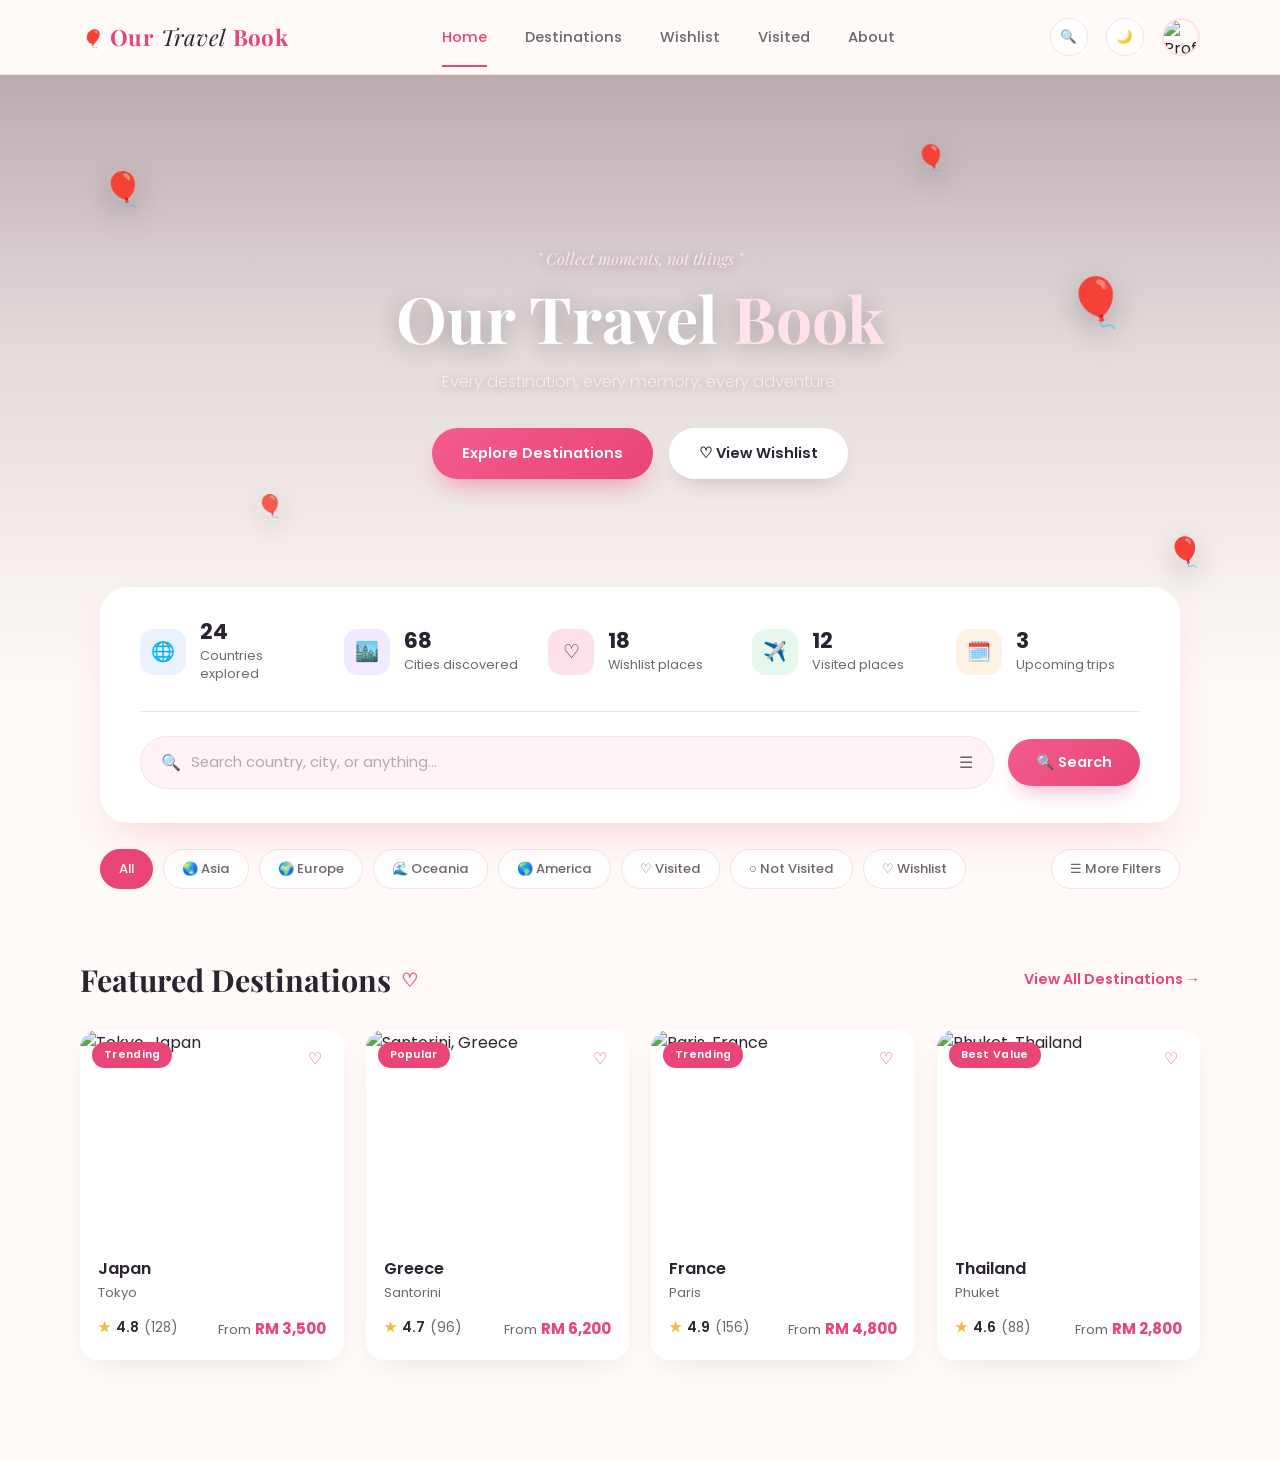
==== index.html @ 665efdd7 "first commit" ====
<!DOCTYPE html>
<html lang="en">
<head>
<meta charset="UTF-8">
<meta name="viewport" content="width=device-width, initial-scale=1.0">
<title>Our Travel Book</title>
<link rel="preconnect" href="https://fonts.googleapis.com">
<link href="https://fonts.googleapis.com/css2?family=Playfair+Display:ital,wght@0,500;0,600;0,700;1,500&family=Poppins:wght@300;400;500;600;700&display=swap" rel="stylesheet">
<link rel="stylesheet" href="style.css">
</head>
<body>

<header>
  <div class="nav">
    <div class="logo"><span class="heart">🎈</span>Our <span>Travel</span> Book</div>
    <ul class="nav-links">
      <li><a href="#" class="active">Home</a></li>
      <li><a href="#">Destinations</a></li>
      <li><a href="#">Wishlist</a></li>
      <li><a href="#">Visited</a></li>
      <li><a href="#">About</a></li>
    </ul>
    <div class="nav-actions">
      <button class="icon-btn" aria-label="Search">🔍</button>
      <button class="icon-btn" aria-label="Toggle theme">🌙</button>
      <div class="avatar"><img src="https://images.unsplash.com/photo-1544005313-94ddf0286df2?q=80&w=200&auto=format&fit=crop" alt="Profile"></div>
    </div>
  </div>
</header>

<section class="hero">
  <div class="hero-bg"></div>
  <span class="balloon b1">🎈</span>
  <span class="balloon b2">🎈</span>
  <span class="balloon b3">🎈</span>
  <span class="balloon b4">🎈</span>
  <span class="balloon b5">🎈</span>

  <div class="hero-content">
    <p class="hero-eyebrow">" Collect moments, not things "</p>
    <h1>Our Travel <em>Book</em></h1>
    <p>Every destination, every memory, every adventure.</p>
    <div class="hero-ctas">
      <a href="#featured" class="btn btn-primary">Explore Destinations</a>
      <a href="#" class="btn btn-ghost">♡ View Wishlist</a>
    </div>
  </div>
</section>

<div class="wrap">
  <div class="stats-card">
    <div class="stats-row" id="statsRow"></div>
    <div class="search-row">
      <div class="search-box">
        <span>🔍</span>
        <input type="text" id="searchInput" placeholder="Search country, city, or anything...">
        <span class="sliders-icon">☰</span>
      </div>
      <button class="btn-search">🔍 Search</button>
    </div>
  </div>

  <div class="filters" id="filterChips"></div>
</div>

<section class="featured" id="featured">
  <div class="featured-head">
    <h2>Featured Destinations <span class="heart">♡</span></h2>
    <a href="#" class="view-all">View All Destinations →</a>
  </div>
  <div class="card-grid" id="cardGrid"></div>
</section>

<script src="script.js"></script>

</body>
</html>
---- style.css ----
:root{
    --pink: #f45b8d;
    --pink-deep: #e94577;
    --pink-soft: #ffe1ea;
    --pink-pale: #fff3f6;
    --ink: #2b2330;
    --ink-soft: #6f6570;
    --cream: #fffaf7;
    --gold: #f5b942;
    --green: #4caf7d;
    --line: #f1e4e8;
    --radius-lg: 28px;
    --radius-md: 18px;
    --radius-sm: 12px;
    --shadow: 0 20px 45px -18px rgba(233, 69, 119, 0.28);
  }

  *{margin:0;padding:0;box-sizing:border-box;}

  body{
    font-family: 'Poppins', sans-serif;
    color: var(--ink);
    background: var(--cream);
    -webkit-font-smoothing: antialiased;
  }

  img{display:block; width:100%; height:100%; object-fit:cover;}

  a{text-decoration:none; color:inherit;}

  ul{list-style:none;}

  button{font-family:inherit; cursor:pointer; border:none;}

  .wrap{
    max-width: 1200px;
    margin: 0 auto;
    padding: 0 40px;
  }

  /* ---------- HEADER ---------- */
  header{
    position: sticky;
    top:0;
    z-index: 50;
    background: rgba(255,250,247,0.9);
    backdrop-filter: blur(10px);
    border-bottom: 1px solid var(--line);
  }

  .nav{
    display:flex;
    align-items:center;
    justify-content:space-between;
    padding: 18px 40px;
    max-width: 1200px;
    margin: 0 auto;
  }

  .logo{
    font-family:'Playfair Display', serif;
    font-weight:700;
    font-size: 1.4rem;
    color: var(--pink-deep);
    display:flex;
    align-items:center;
    gap:8px;
    letter-spacing:0.2px;
  }
  .logo span{ font-weight:400; font-style:italic; color: var(--ink);}
  .logo .heart{font-size:1.1rem;}

  .nav-links{
    display:flex;
    gap: 38px;
    font-size: 0.92rem;
    font-weight: 500;
    color: var(--ink-soft);
  }
  .nav-links a{ position:relative; transition: color .2s;}
  .nav-links a:hover{ color: var(--pink-deep);}
  .nav-links a.active{ color: var(--pink-deep); }
  .nav-links a.active::after{
    content:"";
    position:absolute;
    left:0; right:0; bottom:-20px;
    height:2px;
    background: var(--pink-deep);
  }

  .nav-actions{
    display:flex;
    align-items:center;
    gap:18px;
  }
  .icon-btn{
    width:38px; height:38px;
    border-radius:50%;
    display:flex; align-items:center; justify-content:center;
    background: #fff;
    border:1px solid var(--line);
    color: var(--ink-soft);
    transition: all .2s;
  }
  .icon-btn:hover{ border-color: var(--pink); color: var(--pink-deep); }
  .avatar{
    width:38px; height:38px;
    border-radius:50%;
    overflow:hidden;
    border: 2px solid var(--pink-soft);
  }

  /* ---------- HERO ---------- */
  .hero{
    position: relative;
    min-height: 640px;
    overflow: hidden;
    display:flex;
    align-items:center;
    justify-content:center;
    text-align:center;
    padding: 90px 20px 170px;
  }
  .hero-bg{
    position:absolute; inset:0;
    background-image:
      linear-gradient(180deg, rgba(60,25,45,0.35) 0%, rgba(60,25,45,0.15) 40%, rgba(255,250,247,1) 96%),
      url('https://images.unsplash.com/photo-1604156787150-ce07a9d1fd37?fm=jpg&q=80&w=2000&auto=format&fit=crop');
    background-size:cover;
    background-position:center 35%;
    z-index:0;
  }
  .balloon{
    position:absolute;
    font-size: 2.4rem;
    filter: drop-shadow(0 10px 15px rgba(0,0,0,0.25));
    animation: float 7s ease-in-out infinite;
    z-index: 1;
  }
  .balloon.b1{ top: 14%; left: 8%; font-size: 2.1rem; animation-delay: 0s;}
  .balloon.b2{ top: 30%; right: 12%; font-size: 3rem; animation-delay: 1.2s;}
  .balloon.b3{ top: 10%; right: 26%; font-size: 1.6rem; animation-delay: 2.1s;}
  .balloon.b4{ bottom: 30%; left: 20%; font-size: 1.4rem; animation-delay: .6s; opacity:.85;}
  .balloon.b5{ bottom: 22%; right: 6%; font-size: 1.8rem; animation-delay: 1.8s;}

  @keyframes float{
    0%,100%{ transform: translateY(0) rotate(-2deg);}
    50%{ transform: translateY(-18px) rotate(2deg);}
  }

  .hero-content{ position:relative; z-index:2; max-width: 720px; }
  .hero-eyebrow{
    font-family:'Playfair Display', serif;
    font-style: italic;
    color: #ffd8e4;
    font-size: 1.05rem;
    margin-bottom: 14px;
    text-shadow: 0 2px 10px rgba(0,0,0,0.25);
  }
  .hero h1{
    font-family:'Playfair Display', serif;
    font-weight:700;
    font-size: clamp(2.4rem, 5.2vw, 4rem);
    color:#fff;
    line-height:1.08;
    text-shadow: 0 4px 24px rgba(0,0,0,0.3);
  }
  .hero h1 em{ font-style: normal; color: var(--pink-soft); }
  .hero p{
    margin-top: 16px;
    color: #fce9ef;
    font-size: 1.02rem;
    font-weight:300;
    text-shadow: 0 2px 12px rgba(0,0,0,0.3);
  }

  .hero-ctas{
    margin-top: 34px;
    display:flex;
    gap: 16px;
    justify-content:center;
  }
  .btn{
    padding: 15px 30px;
    border-radius: 30px;
    font-size: 0.92rem;
    font-weight:600;
    display:inline-flex;
    align-items:center;
    gap:8px;
    transition: transform .2s ease, box-shadow .2s ease;
  }
  .btn:hover{ transform: translateY(-2px); }
  .btn-primary{
    background: linear-gradient(135deg, var(--pink) 0%, var(--pink-deep) 100%);
    color:#fff;
    box-shadow: 0 14px 26px -10px rgba(233,69,119,0.55);
  }
  .btn-ghost{
    background: #fff;
    color: var(--ink);
    box-shadow: 0 10px 22px -12px rgba(0,0,0,0.25);
  }

  /* ---------- STATS CARD ---------- */
  .stats-card{
    position: relative;
    z-index: 5;
    max-width: 1080px;
    margin: -128px auto 0;
    background: #fff;
    border-radius: var(--radius-lg);
    box-shadow: var(--shadow);
    padding: 34px 40px;
  }

  .stats-row{
    display:flex;
    justify-content: space-between;
    flex-wrap: wrap;
    gap: 20px;
    padding-bottom: 28px;
    border-bottom: 1px solid var(--line);
  }
  .stat{
    display:flex;
    align-items:center;
    gap: 14px;
    flex: 1;
    min-width: 140px;
  }
  .stat-icon{
    width: 46px; height:46px;
    border-radius: 14px;
    display:flex; align-items:center; justify-content:center;
    font-size:1.2rem;
    flex-shrink:0;
  }
  .stat:nth-child(1) .stat-icon{ background:#eaf1ff; }
  .stat:nth-child(2) .stat-icon{ background:#f1eaff; }
  .stat:nth-child(3) .stat-icon{ background:var(--pink-soft); }
  .stat:nth-child(4) .stat-icon{ background:#e6f8ee; }
  .stat:nth-child(5) .stat-icon{ background:#fef2e4; }

  .stat-value{ font-size:1.35rem; font-weight:700; line-height:1;}
  .stat-label{ font-size:0.8rem; color: var(--ink-soft); margin-top:4px;}

  .search-row{
    display:flex;
    align-items:center;
    gap: 14px;
    padding-top: 24px;
  }
  .search-box{
    flex:1;
    display:flex;
    align-items:center;
    gap:10px;
    background: var(--pink-pale);
    border: 1px solid var(--line);
    border-radius: 30px;
    padding: 13px 20px;
    color: var(--ink-soft);
  }
  .search-box input{
    border:none;
    background:transparent;
    outline:none;
    flex:1;
    font-family:inherit;
    font-size:0.92rem;
    color: var(--ink);
  }
  .search-box input::placeholder{ color:#b9a6ae; }
  .sliders-icon{ color: var(--ink-soft); }

  .btn-search{
    background: linear-gradient(135deg, var(--pink) 0%, var(--pink-deep) 100%);
    color:#fff;
    padding: 13px 28px;
    border-radius: 30px;
    font-weight:600;
    font-size:0.92rem;
    display:flex;
    align-items:center;
    gap:8px;
    box-shadow: 0 12px 22px -10px rgba(233,69,119,0.5);
  }

  /* ---------- FILTER CHIPS ---------- */
  .filters{
    max-width: 1080px;
    margin: 26px auto 0;
    display:flex;
    flex-wrap:wrap;
    gap: 10px;
  }
  .chip{
    padding: 9px 18px;
    border-radius: 30px;
    font-size: 0.82rem;
    font-weight:500;
    background: #fff;
    border: 1px solid var(--line);
    color: var(--ink-soft);
    display:flex;
    align-items:center;
    gap:6px;
    transition: all .2s;
  }
  .chip:hover{ border-color: var(--pink); color: var(--pink-deep); }
  .chip.active{
    background: var(--pink-deep);
    border-color: var(--pink-deep);
    color:#fff;
  }
  .chip.more{ margin-left:auto; }

  /* ---------- FEATURED ---------- */
  .featured{
    max-width: 1200px;
    margin: 70px auto 100px;
    padding: 0 40px;
  }
  .featured-head{
    display:flex;
    align-items:center;
    justify-content:space-between;
    margin-bottom: 30px;
  }
  .featured-head h2{
    font-family:'Playfair Display', serif;
    font-size: 1.9rem;
    font-weight:700;
    display:flex;
    align-items:center;
    gap: 10px;
  }
  .featured-head h2 .heart{ color: var(--pink); font-size:1.2rem; }
  .view-all{
    color: var(--pink-deep);
    font-weight:600;
    font-size:0.9rem;
    display:flex;
    align-items:center;
    gap:6px;
    transition: gap .2s;
  }
  .view-all:hover{ gap:10px; }

  .card-grid{
    display:grid;
    grid-template-columns: repeat(4, 1fr);
    gap: 22px;
  }

  .card{
    background:#fff;
    border-radius: var(--radius-md);
    overflow:hidden;
    box-shadow: 0 10px 30px -16px rgba(43,35,48,0.18);
    transition: transform .25s ease, box-shadow .25s ease;
  }
  .card:hover{
    transform: translateY(-6px);
    box-shadow: 0 20px 40px -16px rgba(43,35,48,0.28);
  }
  .card-media{
    position:relative;
    height: 210px;
  }
  .card-badge{
    position:absolute;
    top:12px; left:12px;
    background: var(--pink-deep);
    color:#fff;
    font-size: 0.68rem;
    font-weight:600;
    padding: 5px 12px;
    border-radius: 30px;
    letter-spacing:0.3px;
  }
  .card-fav{
    position:absolute;
    top:12px; right:12px;
    width:34px; height:34px;
    border-radius:50%;
    background: rgba(255,255,255,0.9);
    display:flex; align-items:center; justify-content:center;
    color: var(--pink-deep);
    font-size:1rem;
  }
  .card-body{ padding: 16px 18px 20px; }
  .card-title{ font-size: 1.02rem; font-weight:600; }
  .card-loc{ font-size: 0.82rem; color: var(--ink-soft); margin-top: 2px; }
  .card-meta{
    display:flex;
    align-items:center;
    justify-content:space-between;
    margin-top: 14px;
  }
  .card-rating{
    display:flex;
    align-items:center;
    gap:5px;
    font-size:0.85rem;
    font-weight:600;
  }
  .card-rating .star{ color: var(--gold); }
  .card-rating .count{ color: var(--ink-soft); font-weight:400; }
  .card-price{ font-size:0.82rem; color: var(--ink-soft); }
  .card-price strong{ color: var(--pink-deep); font-size:0.95rem; }

  /* ---------- RESPONSIVE ---------- */
  @media (max-width: 1080px){
    .card-grid{ grid-template-columns: repeat(2, 1fr); }
    .nav-links{ display:none; }
  }
  @media (max-width: 640px){
    .wrap, .featured, .nav{ padding-left:20px; padding-right:20px; }
    .card-grid{ grid-template-columns: 1fr; }
    .stats-card{ margin-top:-90px; padding:26px 22px; }
    .stats-row{ flex-direction:column; }
    .hero{ padding-bottom: 210px; }
    .search-row{ flex-direction:column; align-items:stretch; }
  }
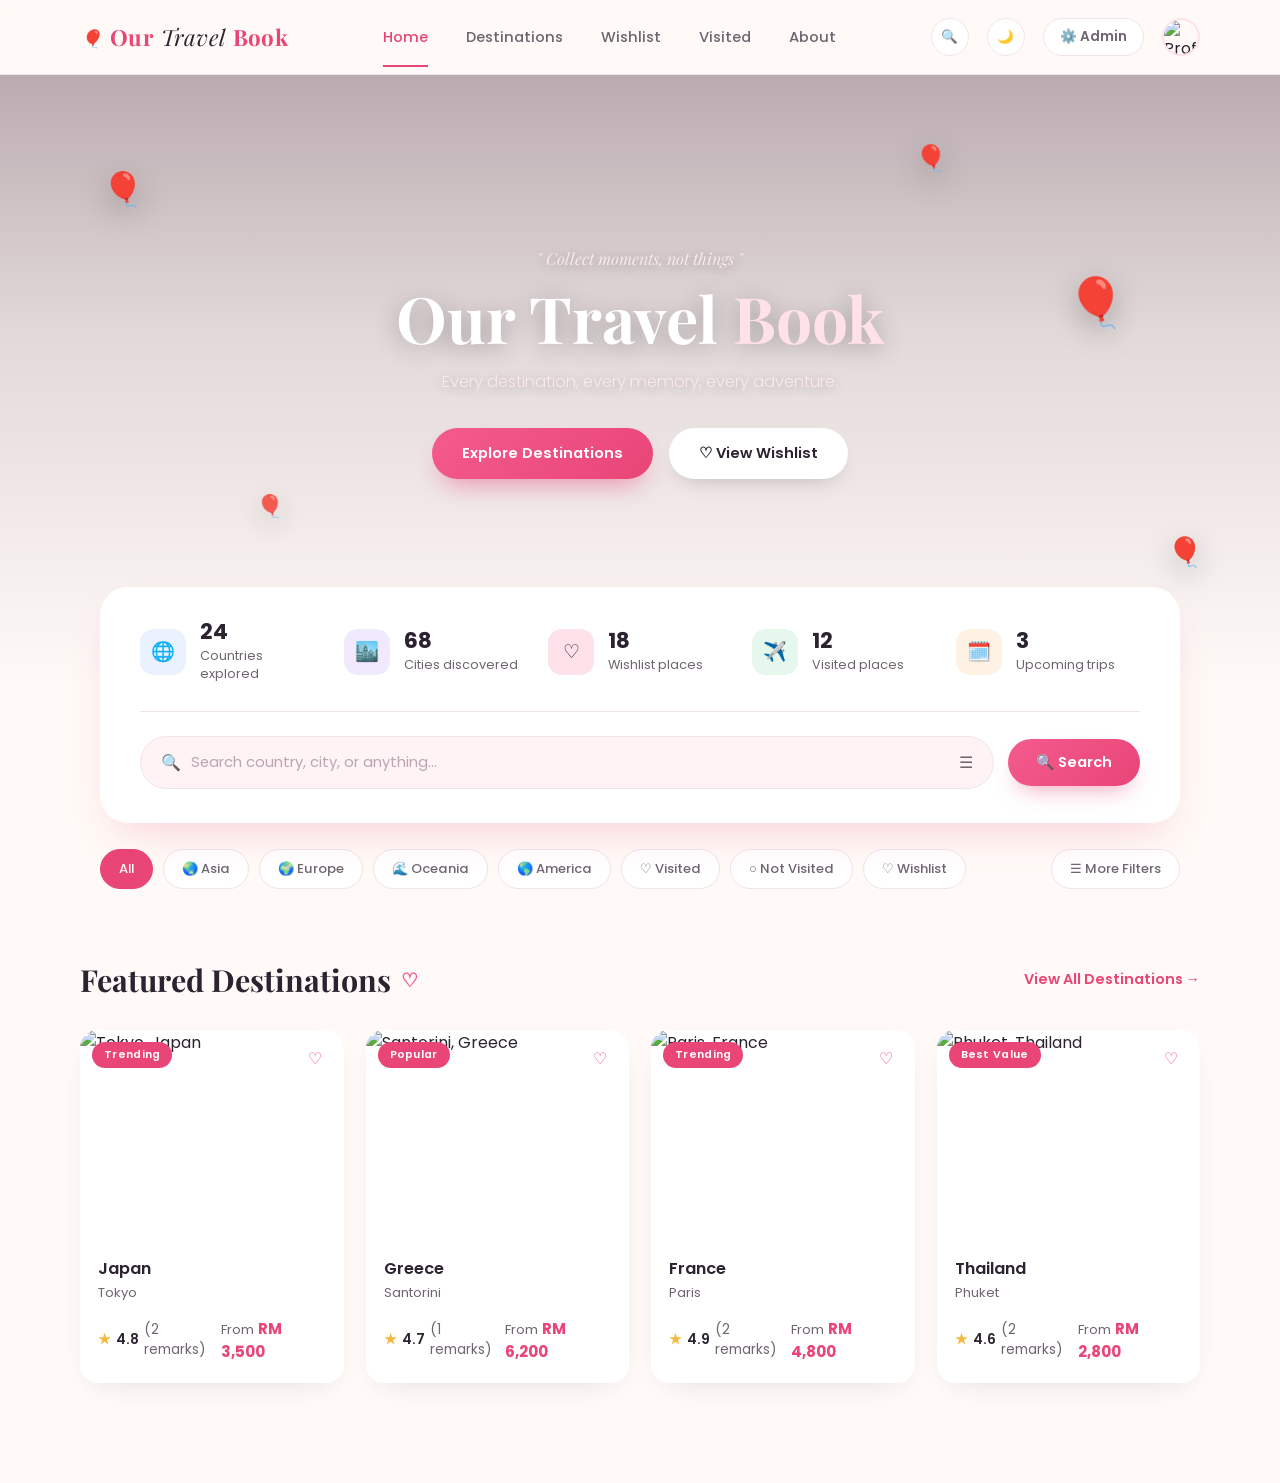
==== commit edab5798: "20260727-2" ====
--- a/index.html
+++ b/index.html
@@ -23,6 +23,7 @@
     <div class="nav-actions">
       <button class="icon-btn" aria-label="Search">🔍</button>
       <button class="icon-btn" aria-label="Toggle theme">🌙</button>
+      <a href="admin.html" class="admin-link">⚙️ Admin</a>
       <div class="avatar"><img src="https://images.unsplash.com/photo-1544005313-94ddf0286df2?q=80&w=200&auto=format&fit=crop" alt="Profile"></div>
     </div>
   </div>
@@ -71,6 +72,27 @@
   <div class="card-grid" id="cardGrid"></div>
 </section>
 
+<div class="modal-overlay" id="modalOverlay">
+  <div class="modal">
+    <button class="modal-close" id="modalClose" aria-label="Close">&times;</button>
+    <div class="modal-media">
+      <img id="modalImg" src="" alt="">
+    </div>
+    <div class="modal-body">
+      <h3 id="modalTitle"></h3>
+      <p id="modalLoc" class="modal-loc"></p>
+      <div class="modal-meta">
+        <span id="modalRating" class="modal-rating"></span>
+        <span id="modalBudget" class="modal-budget"></span>
+      </div>
+      <ul id="modalRemarks" class="modal-remarks"></ul>
+      <a id="modalPdfBtn" class="btn btn-primary modal-pdf-btn" href="#" target="_blank" rel="noopener">📄 View More Info</a>
+    </div>
+  </div>
+</div>
+
+<!-- Firebase connection now lives in data.js -->
+<script type="module" src="data.js"></script>
 <script src="script.js"></script>
 
 </body>
--- a/style.css
+++ b/style.css
@@ -110,6 +110,22 @@
     border: 2px solid var(--pink-soft);
   }
 
+  .admin-link{
+    font-size: 0.85rem;
+    font-weight: 600;
+    color: var(--ink-soft);
+    background: #fff;
+    border: 1px solid var(--line);
+    padding: 8px 16px;
+    border-radius: 30px;
+    transition: all .2s;
+    white-space: nowrap;
+  }
+  .admin-link:hover{
+    border-color: var(--pink);
+    color: var(--pink-deep);
+  }
+
   /* ---------- HERO ---------- */
   .hero{
     position: relative;
@@ -423,4 +439,101 @@
     .stats-row{ flex-direction:column; }
     .hero{ padding-bottom: 210px; }
     .search-row{ flex-direction:column; align-items:stretch; }
-  }+  }
+
+/* ---------- MODAL (destination popup) ---------- */
+.modal-overlay{
+  position: fixed;
+  inset: 0;
+  background: rgba(43,35,48,0.55);
+  backdrop-filter: blur(4px);
+  display:flex;
+  align-items:center;
+  justify-content:center;
+  z-index: 100;
+  opacity:0;
+  visibility:hidden;
+  transition: opacity .25s ease, visibility .25s ease;
+  padding: 20px;
+}
+.modal-overlay.active{
+  opacity:1;
+  visibility:visible;
+}
+.modal{
+  background:#fff;
+  border-radius: var(--radius-lg);
+  max-width: 420px;
+  width:100%;
+  overflow:hidden;
+  box-shadow: 0 30px 60px -20px rgba(0,0,0,0.4);
+  transform: translateY(20px) scale(0.97);
+  transition: transform .25s ease;
+}
+.modal-overlay.active .modal{
+  transform: translateY(0) scale(1);
+}
+.modal-media{
+  position:relative;
+  height: 260px;
+}
+.modal-close{
+  position:absolute;
+  top:14px; right:14px;
+  width:36px; height:36px;
+  border-radius:50%;
+  background: rgba(255,255,255,0.9);
+  color: var(--ink);
+  font-size:1.3rem;
+  display:flex; align-items:center; justify-content:center;
+  z-index: 2;
+  transition: background .2s;
+}
+.modal-close:hover{ background:#fff; color: var(--pink-deep); }
+.modal-body{
+  padding: 24px 26px 28px;
+}
+.modal-body h3{
+  font-family:'Playfair Display', serif;
+  font-size: 1.5rem;
+  font-weight:700;
+}
+.modal-loc{
+  color: var(--ink-soft);
+  font-size: 0.92rem;
+  margin-top: 4px;
+}
+.modal-meta{
+  display:flex;
+  align-items:center;
+  gap: 14px;
+  margin-top: 14px;
+  font-size: 0.88rem;
+  font-weight:600;
+}
+.modal-rating{ color: var(--gold); }
+.modal-rating::before{ content: ""; }
+.modal-budget{ color: var(--pink-deep); }
+.modal-remarks{
+  margin-top: 16px;
+  margin-bottom: 20px;
+  display:flex;
+  flex-direction:column;
+  gap: 8px;
+}
+.modal-remarks li{
+  list-style:none;
+  background: var(--pink-pale);
+  border: 1px solid var(--line);
+  border-radius: var(--radius-sm);
+  padding: 10px 14px;
+  font-size: 0.85rem;
+  color: var(--ink-soft);
+}
+.modal-remarks li::before{
+  content: "💬 ";
+}
+.modal-pdf-btn{
+  width:100%;
+  justify-content:center;
+}
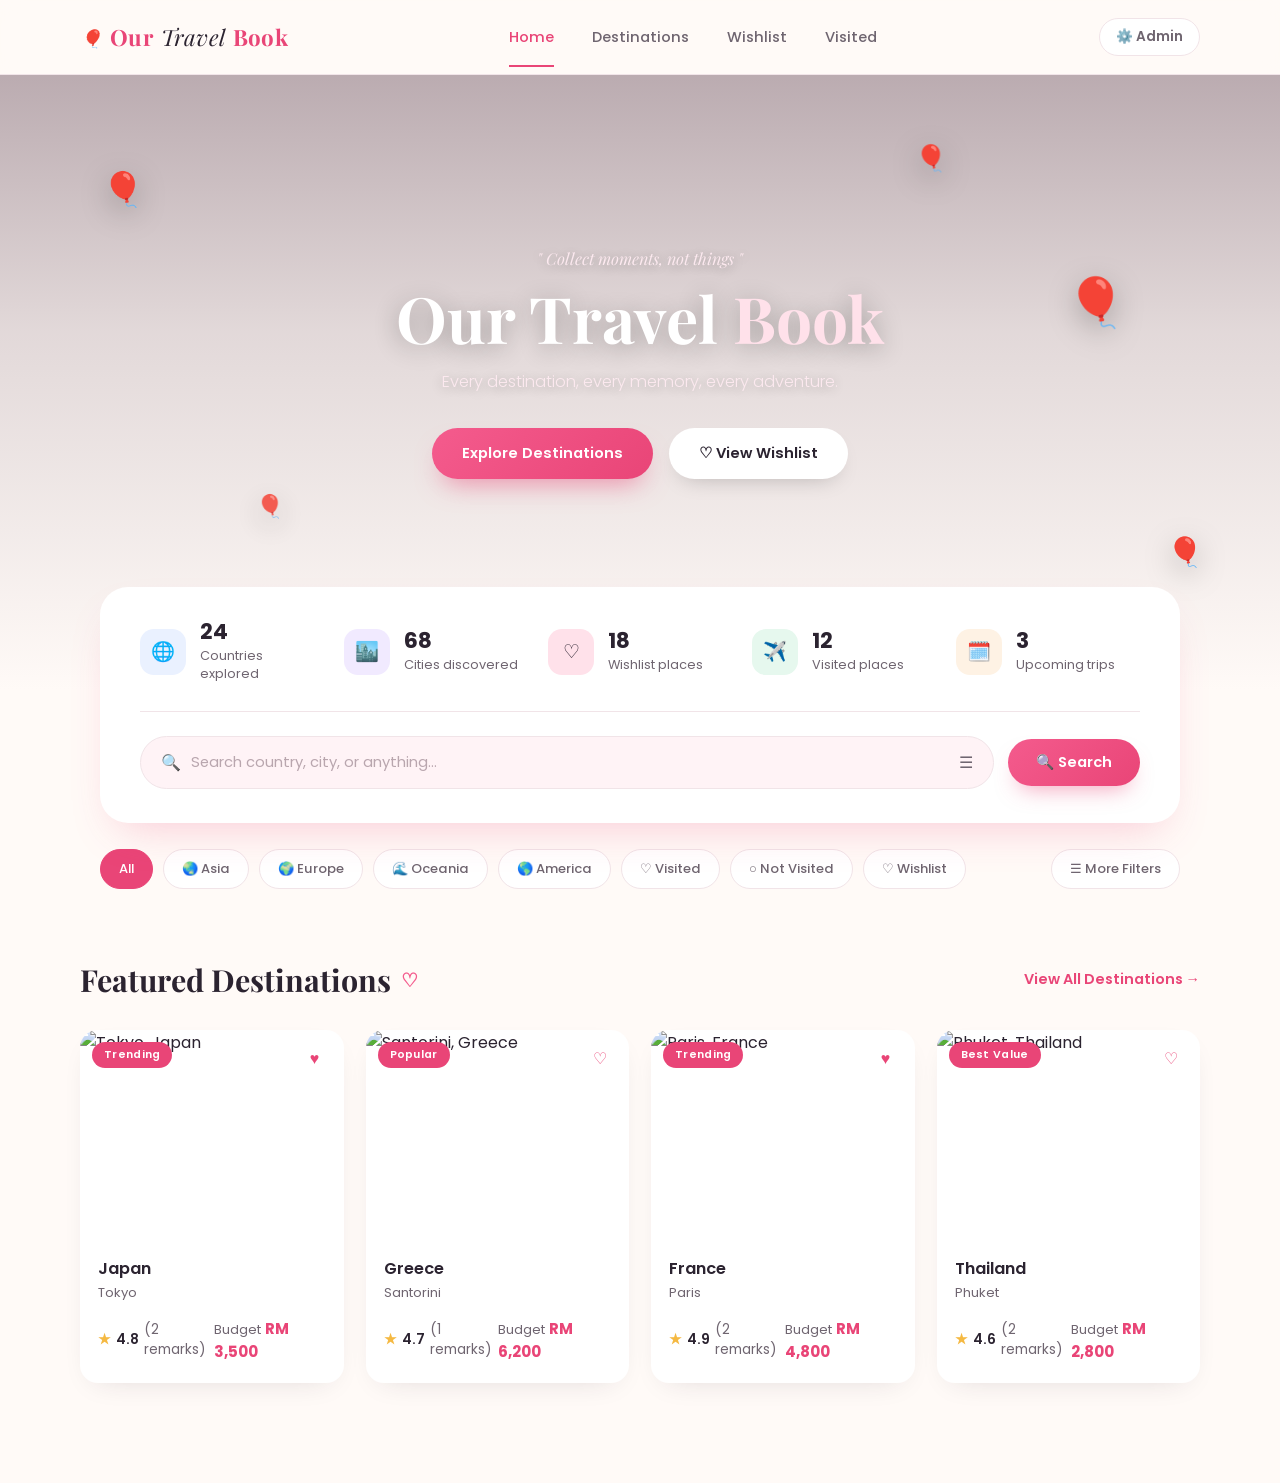
==== commit deb85893: "20260727-3" ====
--- a/index.html
+++ b/index.html
@@ -13,18 +13,18 @@
 <header>
   <div class="nav">
     <div class="logo"><span class="heart">🎈</span>Our <span>Travel</span> Book</div>
+
+    <input type="checkbox" id="navToggle" class="nav-toggle">
+    <label for="navToggle" class="nav-toggle-label" aria-label="Menu">☰</label>
+
     <ul class="nav-links">
       <li><a href="#" class="active">Home</a></li>
       <li><a href="#">Destinations</a></li>
       <li><a href="#">Wishlist</a></li>
       <li><a href="#">Visited</a></li>
-      <li><a href="#">About</a></li>
     </ul>
     <div class="nav-actions">
-      <button class="icon-btn" aria-label="Search">🔍</button>
-      <button class="icon-btn" aria-label="Toggle theme">🌙</button>
       <a href="admin.html" class="admin-link">⚙️ Admin</a>
-      <div class="avatar"><img src="https://images.unsplash.com/photo-1544005313-94ddf0286df2?q=80&w=200&auto=format&fit=crop" alt="Profile"></div>
     </div>
   </div>
 </header>
@@ -43,7 +43,7 @@
     <p>Every destination, every memory, every adventure.</p>
     <div class="hero-ctas">
       <a href="#featured" class="btn btn-primary">Explore Destinations</a>
-      <a href="#" class="btn btn-ghost">♡ View Wishlist</a>
+      <a href="#" class="btn btn-ghost" data-filter-shortcut="wishlist">♡ View Wishlist</a>
     </div>
   </div>
 </section>
@@ -57,7 +57,7 @@
         <input type="text" id="searchInput" placeholder="Search country, city, or anything...">
         <span class="sliders-icon">☰</span>
       </div>
-      <button class="btn-search">🔍 Search</button>
+      <button class="btn-search" id="searchBtn">🔍 Search</button>
     </div>
   </div>
 
@@ -70,8 +70,10 @@
     <a href="#" class="view-all">View All Destinations →</a>
   </div>
   <div class="card-grid" id="cardGrid"></div>
+  <p class="no-results" id="noResults" style="display:none;">No destinations match your search/filter.</p>
 </section>
 
+<!-- Destination info modal -->
 <div class="modal-overlay" id="modalOverlay">
   <div class="modal">
     <button class="modal-close" id="modalClose" aria-label="Close">&times;</button>
@@ -86,7 +88,7 @@
         <span id="modalBudget" class="modal-budget"></span>
       </div>
       <ul id="modalRemarks" class="modal-remarks"></ul>
-      <a id="modalPdfBtn" class="btn btn-primary modal-pdf-btn" href="#" target="_blank" rel="noopener">📄 View More Info</a>
+      <a id="modalPdfBtn" class="btn btn-primary modal-pdf-btn" href="#">📄 View More Info</a>
     </div>
   </div>
 </div>
--- a/style.css
+++ b/style.css
@@ -17,11 +17,14 @@
 
   *{margin:0;padding:0;box-sizing:border-box;}
 
+  html{ -webkit-text-size-adjust: 100%; }
+
   body{
     font-family: 'Poppins', sans-serif;
     color: var(--ink);
     background: var(--cream);
     -webkit-font-smoothing: antialiased;
+    overflow-x: hidden; /* stops stray sub-pixel widths from causing horizontal scroll on phones */
   }
 
   img{display:block; width:100%; height:100%; object-fit:cover;}
@@ -55,6 +58,7 @@
     padding: 18px 40px;
     max-width: 1200px;
     margin: 0 auto;
+    position: relative;
   }
 
   .logo{
@@ -126,6 +130,21 @@
     color: var(--pink-deep);
   }
 
+  /* ---------- MOBILE NAV (CSS-only, no JS needed) ---------- */
+  .nav-toggle{ display:none; }
+  .nav-toggle-label{
+    display:none;
+    width:38px; height:38px;
+    border-radius:50%;
+    align-items:center; justify-content:center;
+    background:#fff;
+    border:1px solid var(--line);
+    font-size:1.1rem;
+    color: var(--ink);
+    cursor:pointer;
+    flex-shrink:0;
+  }
+
   /* ---------- HERO ---------- */
   .hero{
     position: relative;
@@ -195,6 +214,7 @@
     display:flex;
     gap: 16px;
     justify-content:center;
+    flex-wrap: wrap;
   }
   .btn{
     padding: 15px 30px;
@@ -203,6 +223,7 @@
     font-weight:600;
     display:inline-flex;
     align-items:center;
+    justify-content:center;
     gap:8px;
     transition: transform .2s ease, box-shadow .2s ease;
   }
@@ -277,12 +298,14 @@
     border-radius: 30px;
     padding: 13px 20px;
     color: var(--ink-soft);
+    min-width: 0; /* let it shrink inside flex row instead of forcing overflow */
   }
   .search-box input{
     border:none;
     background:transparent;
     outline:none;
     flex:1;
+    min-width: 0;
     font-family:inherit;
     font-size:0.92rem;
     color: var(--ink);
@@ -299,8 +322,10 @@
     font-size:0.92rem;
     display:flex;
     align-items:center;
+    justify-content:center;
     gap:8px;
     box-shadow: 0 12px 22px -10px rgba(233,69,119,0.5);
+    flex-shrink: 0;
   }
 
   /* ---------- FILTER CHIPS ---------- */
@@ -323,6 +348,7 @@
     align-items:center;
     gap:6px;
     transition: all .2s;
+    white-space: nowrap;
   }
   .chip:hover{ border-color: var(--pink); color: var(--pink-deep); }
   .chip.active{
@@ -342,6 +368,8 @@
     display:flex;
     align-items:center;
     justify-content:space-between;
+    gap: 14px;
+    flex-wrap: wrap;
     margin-bottom: 30px;
   }
   .featured-head h2{
@@ -361,8 +389,16 @@
     align-items:center;
     gap:6px;
     transition: gap .2s;
+    white-space: nowrap;
   }
   .view-all:hover{ gap:10px; }
+
+  .no-results{
+    text-align:center;
+    color: var(--ink-soft);
+    font-size: 0.92rem;
+    padding: 40px 0;
+  }
 
   .card-grid{
     display:grid;
@@ -427,18 +463,91 @@
   .card-price{ font-size:0.82rem; color: var(--ink-soft); }
   .card-price strong{ color: var(--pink-deep); font-size:0.95rem; }
 
-  /* ---------- RESPONSIVE ---------- */
+  /* ================================================================
+     RESPONSIVE
+     Breakpoints: 1080px (tablet), 768px (large phone/small tablet),
+     480px (phone)
+     ================================================================ */
+
+  /* ---- Tablet: collapse the grid, keep full nav ---- */
   @media (max-width: 1080px){
     .card-grid{ grid-template-columns: repeat(2, 1fr); }
-    .nav-links{ display:none; }
-  }
-  @media (max-width: 640px){
-    .wrap, .featured, .nav{ padding-left:20px; padding-right:20px; }
-    .card-grid{ grid-template-columns: 1fr; }
-    .stats-card{ margin-top:-90px; padding:26px 22px; }
-    .stats-row{ flex-direction:column; }
-    .hero{ padding-bottom: 210px; }
-    .search-row{ flex-direction:column; align-items:stretch; }
+  }
+
+  /* ---- Large phone / small tablet ---- */
+  @media (max-width: 768px){
+    .wrap, .featured{ padding-left:20px; padding-right:20px; }
+    .nav{ padding: 14px 20px; }
+
+    /* swap the inline nav-links for a dropdown triggered by the toggle */
+    .nav-toggle-label{ display:flex; order: 3; }
+    .nav-actions{ order: 2; gap: 10px; }
+    .nav-links{
+      order: 4;
+      position:absolute;
+      top: 100%;
+      left: 0;
+      right: 0;
+      flex-direction: column;
+      gap: 0;
+      background: #fff;
+      border-bottom: 1px solid var(--line);
+      box-shadow: 0 16px 30px -18px rgba(43,35,48,0.3);
+      max-height: 0;
+      overflow: hidden;
+      transition: max-height .25s ease;
+    }
+    .nav-links a{
+      padding: 14px 20px;
+      display:block;
+      border-top: 1px solid var(--line);
+    }
+    .nav-links a.active::after{ display:none; }
+    .nav-toggle:checked ~ .nav-links{ max-height: 260px; }
+
+    .hero{ padding: 60px 20px 190px; min-height: unset; }
+    .hero-ctas{ flex-direction: column; width: 100%; max-width: 320px; margin-left:auto; margin-right:auto; }
+    .hero-ctas .btn{ width: 100%; }
+    .balloon.b3{ display:none; } /* thin out clutter above the smaller headline */
+
+    .stats-card{ margin-top: -150px; padding: 26px 22px; }
+    .stats-row{ flex-direction:column; gap: 16px; padding-bottom: 20px; }
+    .search-row{ flex-direction:column; align-items:stretch; gap: 10px; }
+    .btn-search{ width: 100%; }
+
+    .filters{ margin-top: 20px; }
+    .chip.more{ margin-left: 0; }
+
+    .featured{ margin: 50px auto 70px; }
+    .featured-head{ margin-bottom: 20px; }
+    .featured-head h2{ font-size: 1.5rem; }
+
+    .card-grid{ grid-template-columns: 1fr; gap: 16px; }
+  }
+
+  /* ---- Phone ---- */
+  @media (max-width: 480px){
+    .wrap, .featured{ padding-left:16px; padding-right:16px; }
+    .nav{ padding: 12px 16px; }
+    .logo{ font-size: 1.15rem; }
+    .admin-link{ padding: 7px 12px; font-size: 0.78rem; }
+
+    .hero{ padding: 48px 16px 170px; }
+    .hero-eyebrow{ font-size: 0.9rem; }
+    .hero p{ font-size: 0.92rem; }
+    .balloon{ font-size: 1.4rem !important; }
+    .balloon.b4{ display:none; }
+
+    .stats-card{ margin-top: -130px; padding: 20px 16px; border-radius: var(--radius-md); }
+    .stat-value{ font-size: 1.15rem; }
+    .stat-label{ font-size: 0.75rem; }
+
+    .card-media{ height: 180px; }
+  }
+
+  /* ---------- FOOTER FALLBACK (in case width still overflows) ---------- */
+  @media (max-width: 360px){
+    .hero h1{ font-size: 2rem; }
   }
 
 /* ---------- MODAL (destination popup) ---------- */
@@ -465,7 +574,9 @@
   border-radius: var(--radius-lg);
   max-width: 420px;
   width:100%;
-  overflow:hidden;
+  max-height: 90vh;
+  overflow-y: auto;
+  overflow-x: hidden;
   box-shadow: 0 30px 60px -20px rgba(0,0,0,0.4);
   transform: translateY(20px) scale(0.97);
   transition: transform .25s ease;
@@ -506,6 +617,7 @@
 .modal-meta{
   display:flex;
   align-items:center;
+  flex-wrap: wrap;
   gap: 14px;
   margin-top: 14px;
   font-size: 0.88rem;
@@ -536,4 +648,16 @@
 .modal-pdf-btn{
   width:100%;
   justify-content:center;
+}
+
+@media (max-width: 480px){
+  .modal-overlay{ padding: 0; align-items: flex-end; }
+  .modal{
+    max-width: 100%;
+    border-radius: var(--radius-lg) var(--radius-lg) 0 0;
+    max-height: 85vh;
+  }
+  .modal-media{ height: 200px; }
+  .modal-body{ padding: 20px 20px 24px; }
+  .modal-body h3{ font-size: 1.3rem; }
 }
